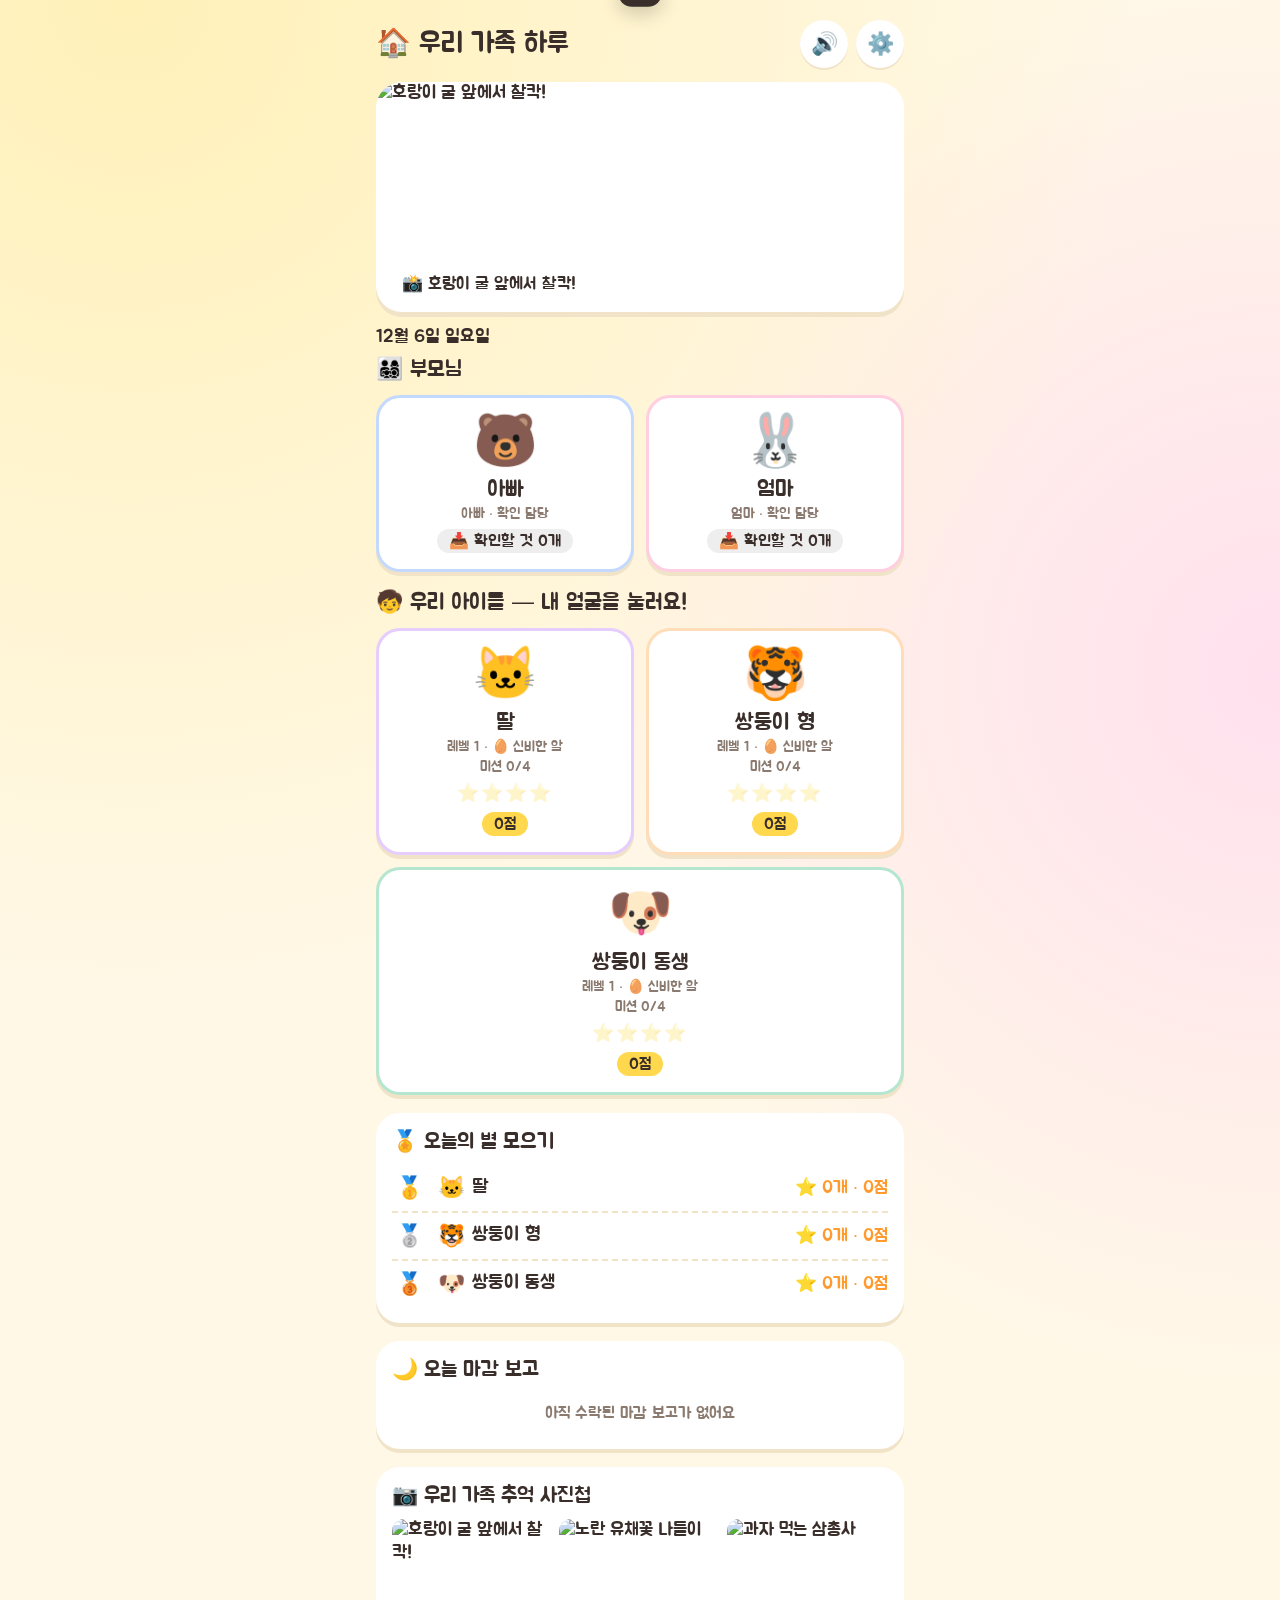
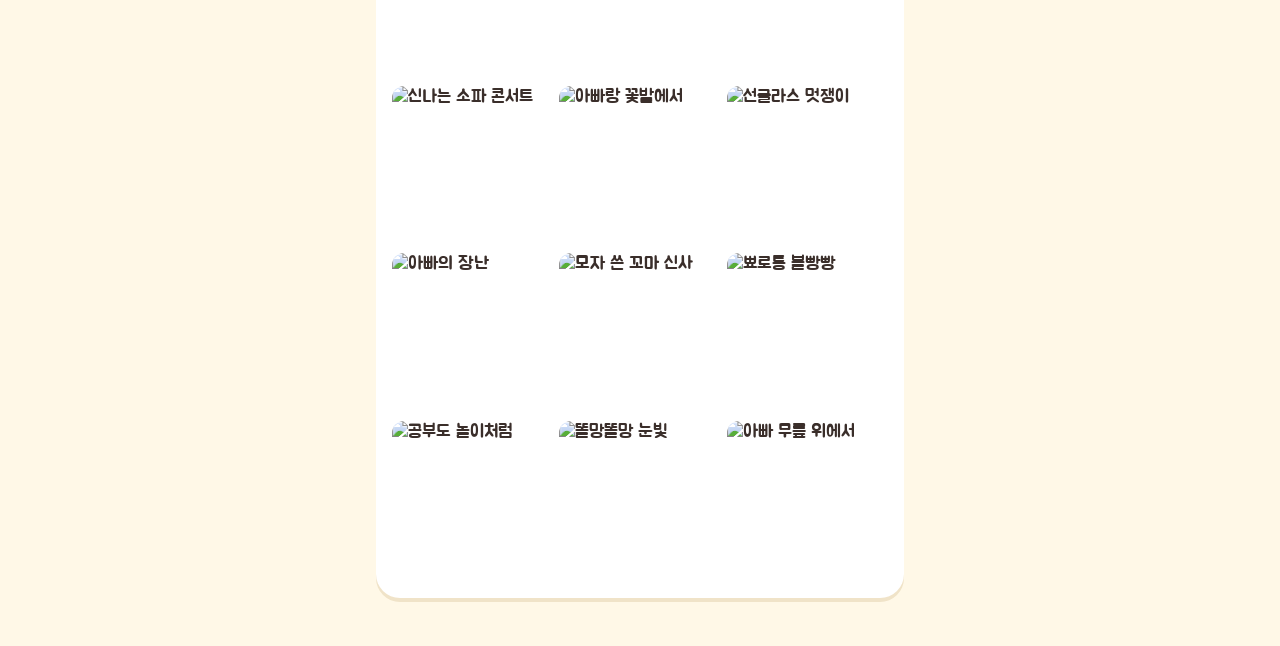
==== index.html @ 356aeb39 "우리 가족 하루 첫 배포 Co-Authored-By: Claude Opus 5.5 <noreply@anthropic.com>" ====
<!doctype html>
<html lang="ko">
<head>
<meta charset="utf-8">
<meta name="viewport" content="width=device-width, initial-scale=1, viewport-fit=cover">
<meta name="theme-color" content="#ffd84d">
<meta name="robots" content="noindex, nofollow">
<title>우리 가족 하루</title>
<link rel="manifest" href="manifest.json">
<link rel="icon" href="icon-192.png">
<link rel="apple-touch-icon" href="icon-192.png">
<meta name="apple-mobile-web-app-capable" content="yes">
<meta name="mobile-web-app-capable" content="yes">
<meta name="apple-mobile-web-app-title" content="우리가족">
<link rel="preconnect" href="https://fonts.googleapis.com">
<link href="https://fonts.googleapis.com/css2?family=Jua&display=swap" rel="stylesheet">
<link rel="stylesheet" href="app.css">
</head>
<body>
<div id="app"></div>
<div id="toast"></div>
<div id="fx"></div>
<script src="config.js"></script>
<script src="cloud.js"></script>
<script src="games.js"></script>
<script src="app.js"></script>
</body>
</html>
---- app.css ----
:root{
  --bg:#fff8e7; --card:#ffffff; --ink:#3a2e2a; --sub:#8a7a70; --line:#f0e3c8;
  --yellow:#ffd84d; --orange:#ff9a2e; --pink:#ff6fa5; --green:#22b573; --blue:#4f8cff; --purple:#b06bff;
  --me:#ff9a2e;
}
*{box-sizing:border-box;-webkit-tap-highlight-color:transparent}
html,body{margin:0;background:var(--bg);color:var(--ink);font-family:"Jua","Apple SD Gothic Neo","Malgun Gothic",sans-serif;font-size:18px}
body{background:radial-gradient(circle at 10% 0%,#fff1b8 0,transparent 40%),radial-gradient(circle at 100% 30%,#ffe0ee 0,transparent 35%),var(--bg);min-height:100vh}
#app{max-width:560px;margin:0 auto;padding:16px 16px 48px}
button{font-family:inherit;font-size:inherit;color:inherit;border:0;cursor:pointer}
input,textarea,select{font-family:inherit;font-size:18px;color:var(--ink)}
h1,h2,h3{margin:0;font-weight:400}

/* 머리말 */
.top{display:flex;align-items:center;gap:10px;margin:4px 0 14px}
.top h1{font-size:28px;flex:1}
.top .date{font-size:15px;color:var(--sub)}
.back{background:#fff;border-radius:16px;padding:10px 16px;box-shadow:0 2px 0 var(--line);font-size:18px}
.gear{background:#fff;border-radius:50%;width:48px;height:48px;font-size:22px;box-shadow:0 2px 0 var(--line)}

/* 가족 선택 */
.hello{font-size:22px;margin:6px 0 12px}
.members{display:grid;grid-template-columns:1fr 1fr;gap:12px}
.mcard{background:var(--card);border-radius:24px;padding:16px 12px;text-align:center;box-shadow:0 4px 0 var(--line);border:3px solid transparent;transition:transform .1s}
.mcard:active{transform:scale(.97)}
.mcard .ava{font-size:52px;line-height:1.1}
.mcard .nm{font-size:22px;margin-top:4px}
.mcard .lv{font-size:14px;color:var(--sub);margin-top:2px}
.mcard .stars{font-size:18px;margin-top:6px;letter-spacing:2px}
.mcard .pt{display:inline-block;margin-top:6px;background:var(--yellow);border-radius:999px;padding:2px 12px;font-size:16px}
.members .mcard:last-child:nth-child(odd){grid-column:1/-1}

.board{background:var(--card);border-radius:24px;padding:16px;margin-top:18px;box-shadow:0 4px 0 var(--line)}
.board h2{font-size:21px;margin-bottom:10px}
.rank{display:flex;align-items:center;gap:10px;padding:8px 0;border-top:2px dashed var(--line)}
.rank:first-of-type{border-top:0}
.rank .no{width:34px;font-size:22px;text-align:center}
.rank .who{flex:1;font-size:19px}
.rank .sc{font-size:18px;color:var(--orange)}

/* 내 화면 */
.hero{border-radius:28px;padding:18px;color:#fff;background:var(--me);box-shadow:0 5px 0 rgba(0,0,0,.08);position:relative;overflow:hidden}
.hero:after{content:"";position:absolute;right:-30px;top:-30px;width:140px;height:140px;border-radius:50%;background:rgba(255,255,255,.15)}
.hero .row{display:flex;align-items:center;gap:14px}
.hero .ava{font-size:60px;background:rgba(255,255,255,.3);border-radius:50%;width:84px;height:84px;display:flex;align-items:center;justify-content:center}
.hero .nm{font-size:28px}
.hero .ttl{font-size:16px;opacity:.95}
.bar{height:16px;background:rgba(255,255,255,.35);border-radius:999px;margin-top:14px;overflow:hidden}
.bar i{display:block;height:100%;background:#fff;border-radius:999px;transition:width .6s}
.hero .nums{display:flex;justify-content:space-between;font-size:15px;margin-top:6px}
.chips{display:flex;gap:8px;margin-top:12px;flex-wrap:wrap}
.chip{background:rgba(255,255,255,.25);border-radius:999px;padding:4px 12px;font-size:16px}

.today{background:var(--card);border-radius:22px;padding:14px 16px;margin-top:14px;box-shadow:0 4px 0 var(--line)}
.today h3{font-size:18px;color:var(--sub);margin-bottom:8px}
.starrow{display:flex;justify-content:space-between;text-align:center}
.starrow div{flex:1;font-size:14px;color:var(--sub)}
.starrow b{display:block;font-size:34px;font-weight:400;filter:grayscale(1);opacity:.35;transition:.3s}
.starrow .on b{filter:none;opacity:1;transform:scale(1.05)}
.starrow .on{color:var(--ink)}

.tiles{display:grid;grid-template-columns:1fr 1fr;gap:12px;margin-top:14px}
.tile{border-radius:24px;padding:18px 12px;min-height:130px;color:#fff;text-align:left;display:flex;flex-direction:column;justify-content:space-between;box-shadow:0 5px 0 rgba(0,0,0,.1);transition:transform .1s}
.tile:active{transform:translateY(3px);box-shadow:0 2px 0 rgba(0,0,0,.1)}
.tile .ic{font-size:40px}
.tile .tt{font-size:23px}
.tile .st{font-size:15px;opacity:.95}
.t-hw{background:linear-gradient(135deg,#4f8cff,#6fb2ff)}
.t-out{background:linear-gradient(135deg,#22b573,#5fd39a)}
.t-free{background:linear-gradient(135deg,#ff9a2e,#ffc04d)}
.t-rep{background:linear-gradient(135deg,#8a5cff,#b98bff)}

.wide{width:100%;margin-top:12px;background:#fff;border-radius:20px;padding:16px;font-size:20px;box-shadow:0 4px 0 var(--line);display:flex;align-items:center;justify-content:center;gap:8px}

.section{background:var(--card);border-radius:22px;padding:16px;margin-top:14px;box-shadow:0 4px 0 var(--line)}
.section h2{font-size:21px;margin-bottom:10px}
.badges{display:grid;grid-template-columns:repeat(5,1fr);gap:8px}
.bdg{text-align:center;font-size:12px;color:var(--sub)}
.bdg b{display:flex;align-items:center;justify-content:center;font-weight:400;font-size:30px;width:54px;height:54px;margin:0 auto 4px;border-radius:50%;background:#f3eee4;filter:grayscale(1);opacity:.4}
.bdg.on{color:var(--ink)}
.bdg.on b{filter:none;opacity:1;background:#fff3c4;box-shadow:0 0 0 3px var(--yellow)}
.log{list-style:none;margin:0;padding:0}
.log li{display:flex;justify-content:space-between;gap:8px;padding:8px 0;border-top:2px dashed var(--line);font-size:16px}
.log li:first-child{border-top:0}
.log .p{color:var(--green);white-space:nowrap}
.log .tm{color:var(--sub);font-size:13px}
.empty{color:var(--sub);font-size:16px;text-align:center;padding:10px 0}

/* 기능 화면 공통 */
.page-hd{border-radius:24px;padding:16px;color:#fff;margin-bottom:14px;display:flex;align-items:center;gap:12px}
.page-hd .ic{font-size:44px}
.page-hd h2{font-size:26px}
.page-hd p{margin:2px 0 0;font-size:15px;opacity:.95}
.big{width:100%;border-radius:20px;padding:18px;font-size:22px;color:#fff;background:var(--me);box-shadow:0 5px 0 rgba(0,0,0,.12);margin-top:12px}
.big:active{transform:translateY(3px);box-shadow:0 2px 0 rgba(0,0,0,.12)}
.big.ghost{background:#fff;color:var(--ink);box-shadow:0 4px 0 var(--line)}
.big:disabled{opacity:.45}
label.lb{display:block;font-size:18px;margin:14px 0 6px}
.inp{width:100%;border:3px solid var(--line);border-radius:16px;padding:14px;background:#fff;outline:none}
.inp:focus{border-color:var(--me)}
textarea.inp{min-height:80px;resize:vertical}
.pick{display:flex;flex-wrap:wrap;gap:8px}
.pick button{background:#fff;border-radius:999px;padding:10px 16px;font-size:17px;box-shadow:0 3px 0 var(--line);border:3px solid transparent}
.pick button.sel{border-color:var(--me);background:#fff7e8}

/* 숙제 */
.hwlist{list-style:none;margin:0;padding:0}
.hw{display:flex;align-items:center;gap:12px;background:#fff;border-radius:20px;padding:12px 14px;margin-bottom:10px;box-shadow:0 4px 0 var(--line)}
.hw .ck{width:52px;height:52px;border-radius:16px;border:4px solid var(--blue);background:#fff;font-size:30px;line-height:1;flex:none;color:#fff}
.hw.done .ck{background:var(--blue)}
.hw .tx{flex:1;font-size:21px;word-break:keep-all}
.hw.done .tx{color:var(--sub);text-decoration:line-through}
.hw .del{background:none;font-size:20px;color:#c9b9a8;padding:6px}
.addrow{display:flex;gap:8px;margin-top:6px}
.addrow .inp{flex:1}
.addrow button{background:var(--blue);color:#fff;border-radius:16px;padding:0 20px;font-size:20px}
.prog{background:#fff;border-radius:20px;padding:14px 16px;margin-bottom:12px;box-shadow:0 4px 0 var(--line)}
.prog .bar{background:#e8eefc;margin-top:8px}
.prog .bar i{background:var(--blue)}

/* 외출 */
.now{background:#fff;border-radius:22px;padding:18px;border:4px dashed var(--green);text-align:center}
.now .where{font-size:28px;margin:6px 0}
.now .when{font-size:18px;color:var(--sub)}
.hist li{font-size:16px}

/* 자유시간 */
.timer{background:#fff;border-radius:28px;padding:22px;text-align:center;box-shadow:0 5px 0 var(--line)}
.timer .clock{font-size:72px;letter-spacing:2px;color:var(--orange);margin:6px 0}
.timer.over .clock{color:var(--pink);animation:blink 1s infinite}
@keyframes blink{50%{opacity:.4}}
.ring{width:200px;height:200px;margin:0 auto;position:relative}
.ring svg{transform:rotate(-90deg)}
.ring .clock{position:absolute;inset:0;display:flex;align-items:center;justify-content:center;font-size:46px;margin:0}
.dur{display:grid;grid-template-columns:repeat(4,1fr);gap:8px}
.dur button{background:#fff;border-radius:18px;padding:16px 4px;font-size:20px;box-shadow:0 4px 0 var(--line);border:3px solid transparent}
.dur button.sel{border-color:var(--orange);background:#fff3e0}
.tip{background:#fff3c4;border-radius:16px;padding:12px 14px;font-size:16px;margin-top:12px}

/* 마감 보고 */
.moods{display:flex;justify-content:space-between;gap:6px}
.moods button{flex:1;background:#fff;border-radius:18px;padding:10px 0;font-size:34px;box-shadow:0 4px 0 var(--line);border:3px solid transparent}
.moods button small{display:block;font-size:13px;color:var(--sub)}
.moods button.sel{border-color:var(--purple);background:#f5efff}
.sum{display:grid;grid-template-columns:repeat(3,1fr);gap:8px;text-align:center}
.sum div{background:#f7f2ff;border-radius:16px;padding:10px 4px;font-size:14px;color:var(--sub)}
.sum b{display:block;font-weight:400;font-size:24px;color:var(--ink)}
.card-rep{background:#fff;border-radius:22px;padding:16px;box-shadow:0 4px 0 var(--line);font-size:18px;line-height:1.6}
.card-rep .mood{font-size:48px;text-align:center}

/* 가족 마감 현황 */
.fam-rep{display:flex;gap:10px;align-items:flex-start;padding:10px 0;border-top:2px dashed var(--line)}
.fam-rep:first-of-type{border-top:0}
.fam-rep .a{font-size:30px}
.fam-rep .t{flex:1;font-size:16px;line-height:1.5}
.fam-rep .t .n{font-size:18px}

/* 설정 */
.setrow{display:flex;gap:8px;align-items:center;margin-bottom:10px}
.setrow select{font-size:26px;border:3px solid var(--line);border-radius:14px;background:#fff;padding:6px}
.setrow .inp{flex:1}
.danger{background:#fff;color:#d84b4b;border-radius:16px;padding:14px;width:100%;margin-top:16px;box-shadow:0 4px 0 var(--line)}

/* 알림·축하 */
#toast{position:fixed;left:50%;top:18px;transform:translate(-50%,-140%);background:#3a2e2a;color:#fff;padding:14px 22px;border-radius:999px;font-size:20px;z-index:50;transition:transform .35s cubic-bezier(.3,1.5,.6,1);max-width:92vw;text-align:center;box-shadow:0 6px 20px rgba(0,0,0,.2)}
#toast.show{transform:translate(-50%,0)}
#fx{position:fixed;inset:0;pointer-events:none;z-index:40;overflow:hidden}
#fx span{position:absolute;top:-40px;font-size:28px;animation:fall linear forwards}
@keyframes fall{to{transform:translateY(110vh) rotate(540deg)}}
.pop{position:fixed;inset:0;background:rgba(58,46,42,.45);display:flex;align-items:center;justify-content:center;z-index:45;padding:16px}
.pop .box{background:#fff;border-radius:28px;padding:26px 20px;text-align:center;max-width:380px;width:100%;animation:popin .4s cubic-bezier(.3,1.6,.6,1)}
.pop .box .ic{font-size:80px}
.pop .box h2{font-size:28px;margin:6px 0}
.pop .box p{color:var(--sub);margin:4px 0 0}
@keyframes popin{from{transform:scale(.6);opacity:0}}

/* 가족 사진 */
.album{position:relative;border-radius:26px;overflow:hidden;height:230px;margin:6px 0 14px;box-shadow:0 5px 0 var(--line);background:#fff}
.album img{position:absolute;inset:0;width:100%;height:100%;object-fit:cover;opacity:0;transition:opacity 1.2s;object-position:center 35%}
.album img.on{opacity:1}
.album .cap{position:absolute;left:12px;bottom:12px;background:rgba(255,255,255,.88);border-radius:999px;padding:6px 14px;font-size:17px}
.album .dots{position:absolute;right:12px;bottom:16px;display:flex;gap:5px}
.album .dots i{width:8px;height:8px;border-radius:50%;background:rgba(255,255,255,.6)}
.album .dots i.on{background:#fff;transform:scale(1.3)}
.face{border-radius:50%;object-fit:cover;display:block;margin:0 auto;border:4px solid #fff;box-shadow:0 2px 6px rgba(0,0,0,.15)}
.mcard .face{width:76px;height:76px}
.hero .ava img{width:84px;height:84px;border-radius:50%;object-fit:cover}
.polaroid{background:#fff;padding:6px 6px 18px;border-radius:6px;box-shadow:0 4px 10px rgba(0,0,0,.18);transform:rotate(4deg);flex:none;margin-left:auto}
.polaroid img{width:78px;height:78px;object-fit:cover;display:block;border-radius:3px}
.memory{background:#fff;border-radius:22px;padding:14px;margin-top:14px;box-shadow:0 4px 0 var(--line);text-align:center}
.memory h2{font-size:20px;margin-bottom:10px;text-align:left}
.memory img{width:100%;max-height:340px;object-fit:cover;border-radius:16px;display:block}
.memory button{margin-top:10px;background:#fff7e0;border-radius:999px;padding:8px 18px;font-size:16px}
.gallery{display:grid;grid-template-columns:repeat(3,1fr);gap:6px}
.gallery img{width:100%;aspect-ratio:1;object-fit:cover;border-radius:12px;display:block;cursor:pointer}
.lightbox{position:fixed;inset:0;background:rgba(0,0,0,.85);display:flex;align-items:center;justify-content:center;z-index:60;padding:16px}
.lightbox img{max-width:100%;max-height:90vh;border-radius:12px}
.pop .box .photo{width:180px;height:180px;object-fit:cover;border-radius:50%;border:6px solid #ffd84d;display:block;margin:0 auto 6px}
.pop .box .badge-ic{font-size:44px;margin-top:-34px;position:relative}
.photopick{display:flex;gap:6px;overflow-x:auto;padding:4px 0 10px;margin-bottom:6px}
.photopick button{flex:none;padding:0;border-radius:50%;border:3px solid transparent;background:none}
.photopick button.sel{border-color:var(--orange)}
.photopick img,.photopick span{width:52px;height:52px;border-radius:50%;object-fit:cover;display:flex;align-items:center;justify-content:center;font-size:24px;background:#f3eee4}

/* 보고·확인 */
.members.kids3{grid-template-columns:1fr 1fr}
.alarm{background:#fff3c4;border:3px solid var(--yellow);border-radius:18px;padding:12px 14px;margin:10px 0;font-size:18px;text-align:center}
.mini{width:30px;height:30px;border-radius:50%;object-fit:cover;vertical-align:middle;display:inline-flex;align-items:center;justify-content:center;font-size:22px}
.pnote{color:#7a5cff;font-size:15px}
.notice{background:#fff;border-radius:22px;padding:14px 16px;margin-top:14px;box-shadow:0 4px 0 var(--line);border:3px solid #ffd84d}
.notice h3{font-size:19px;margin-bottom:8px}
.nrow{font-size:16px;padding:8px 10px;border-radius:12px;margin-bottom:6px;line-height:1.45}
.nrow.ok{background:#eafaf1}.nrow.no{background:#fff0f3}
.seen{width:100%;background:var(--yellow);border-radius:14px;padding:12px;font-size:18px;margin-top:4px}
.mission{background:#fff;border-radius:24px;padding:16px;margin-top:14px;box-shadow:0 4px 0 var(--line)}
.mhd{display:flex;justify-content:space-between;align-items:center}
.mhd h2{font-size:22px}.mhd span{font-size:22px;color:var(--orange)}
.mbar{background:#f3eee4;margin-top:8px}.mbar i{background:linear-gradient(90deg,#ffb02e,#ff6fa5)}
.msub{font-size:15px;color:var(--sub);margin:8px 0 10px}
.mrow{display:flex;align-items:center;gap:10px;padding:12px;border-radius:18px;margin-top:8px;background:#faf6ee;border:3px solid transparent}
.mrow.s-ok{background:#eafaf1}.mrow.s-wait{background:#fff8dc;border-color:#ffd84d}.mrow.s-no{background:#fff0f3;border-color:#ffb3c6}
.mic{font-size:34px}
.mtx{flex:1;line-height:1.3}.mtx b{font-weight:400;font-size:20px;display:block}.mtx small{font-size:14px;color:var(--sub)}
.mbtn{background:var(--me);color:#fff;border-radius:14px;padding:12px 14px;font-size:17px;white-space:nowrap;box-shadow:0 3px 0 rgba(0,0,0,.12)}
.mbtn.ghost{background:#fff;color:var(--sub);box-shadow:0 2px 0 var(--line)}
.mdone{font-size:30px}
.mna{background:none;color:var(--sub);font-size:14px;text-decoration:underline;padding:4px 12px}
.tile.wide2{grid-column:1/-1;min-height:110px;flex-direction:row;align-items:center;gap:14px;justify-content:flex-start}
.tile.locked{background:linear-gradient(135deg,#b9ada3,#d6ccc2)}
.okbox,.waitbox,.nobox{border-radius:16px;padding:12px 14px;font-size:17px;margin-bottom:12px}
.okbox{background:#eafaf1;color:#178a55}.waitbox{background:#fff8dc;color:#9a7400}.nobox{background:#fff0f3;color:#c8325a}
.lockbox{background:#fff;border-radius:24px;padding:20px;text-align:center;box-shadow:0 4px 0 var(--line)}
.lockbox h3{font-size:24px}.lockbox p{color:var(--sub)}
.lockmiss{display:grid;grid-template-columns:1fr 1fr;gap:6px;text-align:left;margin:10px 0;font-size:17px}
.req{background:#faf6ee;border-radius:18px;padding:12px;margin-bottom:10px;border:3px solid #ffe7a8}
.rwho{font-size:18px}.rwhat{font-size:19px;margin:8px 0;line-height:1.4;word-break:keep-all}
.rnote{padding:10px;font-size:16px}
.rbtns{display:flex;gap:8px;margin-top:8px}
.rbtns button{flex:1;border-radius:14px;padding:14px 6px;font-size:18px;box-shadow:0 3px 0 rgba(0,0,0,.1)}
.rok{background:#22b573;color:#fff}.rno{background:#fff;color:#c8325a}
.kidrow{width:100%;display:flex;align-items:center;gap:10px;background:#faf6ee;border-radius:18px;padding:10px;margin-bottom:8px;text-align:left}
.kface{font-size:40px;width:56px;text-align:center}.kface .face{width:52px;height:52px;border-width:2px}
.kinfo{flex:1;font-size:18px}.kmiss{font-size:16px;letter-spacing:1px;margin:2px 0}
.arrow{font-size:28px;color:var(--sub)}
.vrow{padding:8px 0;border-top:2px dashed var(--line);font-size:17px}.vrow:first-of-type{border-top:0}
button:disabled{opacity:.4}

/* 게임방 */
.t-game{background:linear-gradient(135deg,#00b4d8,#7bdff2)}
.gcard{width:100%;display:flex;align-items:center;gap:12px;background:#fff;border-radius:22px;padding:16px;margin-bottom:12px;box-shadow:0 4px 0 var(--line);text-align:left}
.gic{font-size:46px}.ginfo{flex:1;display:flex;flex-direction:column;gap:2px}.ginfo b{font-weight:400;font-size:21px}.ginfo small{font-size:14px;color:var(--sub)}
.gamearea{background:#fff;border-radius:24px;padding:14px;box-shadow:0 4px 0 var(--line);min-height:420px}
.gbar{display:flex;justify-content:space-between;font-size:18px;margin-bottom:12px;gap:6px}
.mgrid{display:grid;grid-template-columns:repeat(3,1fr);gap:8px}
.mcard2{aspect-ratio:1;border-radius:16px;background:linear-gradient(135deg,#ffd84d,#ff9a2e);position:relative;overflow:hidden;padding:0;box-shadow:0 4px 0 rgba(0,0,0,.1)}
.mcard2 .back{font-size:34px}
.mcard2 img{position:absolute;inset:0;width:100%;height:100%;object-fit:cover;opacity:0;transition:opacity .25s}
.mcard2.flip img{opacity:1}
.mcard2.got{outline:4px solid #22b573}
.sky{position:relative;height:380px;border-radius:18px;background:linear-gradient(#1d2b64,#5b4b9a);overflow:hidden;touch-action:manipulation}
.sitem{position:absolute;font-size:40px;background:none;padding:6px;animation:pop .25s}
.sitem.hit{transform:scale(1.4)}
@keyframes pop{from{transform:scale(0)}}
.ready{color:#fff;font-size:40px;text-align:center;padding-top:130px}
.ghint{text-align:center;color:var(--sub);font-size:15px;margin-top:8px}
.qbox{text-align:center}
.qq{font-size:54px;margin:20px 0}
.qc{display:grid;grid-template-columns:1fr 1fr;gap:10px}
.qc button{background:#fff3c4;border-radius:18px;padding:20px 0;font-size:32px;box-shadow:0 4px 0 #f0d98a}
.qc button:active{transform:translateY(3px)}
.qmsg{font-size:22px;margin-top:14px;min-height:30px}
.gresult{text-align:center;padding:20px 6px}.gresult h2{font-size:26px}.gresult p{color:var(--sub)}

/* 상점·동물 친구·도장판·서버 */
.top .gear+.gear{margin-left:-2px}
.t-shop{background:linear-gradient(135deg,#f7b733,#fc4a1a)}
.t-pet{background:linear-gradient(135deg,#ff8fb1,#ffb86b)}
.coinbig{background:#fff;border-radius:22px;padding:16px;text-align:center;font-size:24px;box-shadow:0 4px 0 var(--line);margin-bottom:12px}
.coinbig b{font-weight:400;font-size:40px;color:#e07a00}.coinbig small{display:block;font-size:14px;color:var(--sub)}
.rw{display:flex;align-items:center;gap:10px;background:#fff;border-radius:20px;padding:12px;margin-bottom:10px;box-shadow:0 4px 0 var(--line)}
.rw.dim{opacity:.85}
.rwic{font-size:40px;width:52px;text-align:center}
.rwtx{flex:1}.rwtx b{font-weight:400;font-size:20px;display:block}.rwtx small{font-size:14px;color:var(--sub);display:block}
.rwbar{height:8px;background:#f3eee4;border-radius:99px;margin:4px 0;overflow:hidden}.rwbar i{display:block;height:100%;background:#f7b733}
.petcard{display:flex;align-items:center;gap:14px;background:linear-gradient(135deg,#fff,#fff4e6);border-radius:24px;padding:14px 16px;margin-top:14px;box-shadow:0 4px 0 var(--line)}
.pet{position:relative;font-size:70px;line-height:1;background:none;padding:4px;animation:bob 2.4s ease-in-out infinite}
.pet.jump{animation:jump .6s}
@keyframes bob{50%{transform:translateY(-6px)}}
@keyframes jump{30%{transform:translateY(-26px) scale(1.1)}60%{transform:translateY(0) scale(.95)}}
.heart{position:absolute;bottom:60%;font-size:22px;animation:float 1.1s ease-out forwards;pointer-events:none}
@keyframes float{to{transform:translateY(-70px);opacity:0}}
.pettx{flex:1}.pettx b{font-weight:400;font-size:21px;display:block}.pettx small{color:var(--sub);font-size:14px}
.bubble{position:relative;background:#fff;border:3px solid #ffd84d;border-radius:16px;padding:8px 12px;font-size:16px;margin-top:8px}
.bubble:before{content:"";position:absolute;left:-10px;top:12px;border:7px solid transparent;border-right-color:#ffd84d}
.petic{display:inline-block;animation:bob 2.4s ease-in-out infinite}
.grid7{display:grid;grid-template-columns:repeat(7,1fr);gap:4px;text-align:center}
.wd{font-size:14px;color:var(--sub)}
.cday{position:relative;aspect-ratio:1;border-radius:10px;background:#faf6ee;display:flex;align-items:center;justify-content:center;font-size:20px}
.cday i{position:absolute;left:4px;top:2px;font-style:normal;font-size:11px;color:var(--sub)}
.cday.today{outline:3px solid var(--me);background:#fff}
.cday.future{opacity:.45}
.callegend{font-size:13px;color:var(--sub);text-align:center;margin-top:8px}
.cloudbox{background:#eef5ff;border-radius:16px;padding:12px 14px;font-size:16px;line-height:1.5}
.cloudbox small{color:var(--sub)}
.cbtns{display:flex;flex-wrap:wrap;gap:8px;margin-top:8px}
.cbtns .mbtn{background:#4f8cff;display:inline-block;cursor:pointer}
.cbtns .mbtn.ghost{background:#fff;color:var(--sub)}
.loading{text-align:center;font-size:22px;padding:120px 0;color:var(--sub)}
.pop .box .nophoto{display:flex;align-items:center;justify-content:center;font-size:90px;background:#fff8e7}
/* 따라 누르기 */
.smsg{text-align:center;font-size:20px;margin-bottom:12px;min-height:28px}
.sgrid{display:grid;grid-template-columns:1fr 1fr;gap:12px}
.spad{aspect-ratio:1;border-radius:26px;font-size:60px;opacity:.55;box-shadow:0 5px 0 rgba(0,0,0,.15);transition:opacity .1s,transform .1s}
.spad.lit{opacity:1;transform:scale(1.05);box-shadow:0 0 24px rgba(255,255,255,.9),0 5px 0 rgba(0,0,0,.15)}
.mcard2 img.emo{opacity:0}.mcard2.flip img.emo{opacity:1}

/* ---------- 가족 대화방 ---------- */
.mcard{position:relative}
.nbadge{position:absolute;top:8px;right:8px;background:#ff4d6d;color:#fff;border-radius:999px;padding:2px 9px;font-size:14px;box-shadow:0 2px 0 rgba(0,0,0,.12);animation:nbpop 1.2s ease-in-out infinite}
@keyframes nbpop{0%,100%{transform:scale(1)}50%{transform:scale(1.12)}}
.nb{display:inline-block;background:#ff4d6d;color:#fff;border-radius:999px;padding:1px 9px;font-size:15px;vertical-align:middle}
.quickme{width:100%;background:#fff;border-radius:18px;padding:12px 14px;margin:8px 0 4px;box-shadow:0 3px 0 var(--line);display:flex;align-items:center;gap:8px;font-size:18px;text-align:left}
.quickme .mini{flex:none}
.t-chat{background:linear-gradient(135deg,#4f8cff,#7bdff2)}
.chatbtn{background:linear-gradient(135deg,#4f8cff,#7bdff2);color:#fff;box-shadow:0 4px 0 rgba(0,0,0,.1)}
.msgnote{border-color:#4f8cff}
.chatlist{background:#fff;border-radius:22px;padding:12px 10px;margin-top:12px;box-shadow:0 4px 0 var(--line);min-height:200px}
.dsep{text-align:center;margin:10px 0}
.dsep span{background:#f4ecdc;color:var(--sub);border-radius:999px;padding:2px 12px;font-size:14px}
.bub{display:flex;gap:8px;align-items:flex-start;margin:8px 0}
.bub.mine{justify-content:flex-end}
.bub .bface{flex:none}
.bub .bbox{max-width:78%}
.bub.mine .bbox{text-align:right}
.bwho{font-size:14px;color:var(--sub);margin:0 4px 2px}
.btx{display:inline-block;background:#f4ecdc;border-radius:18px 18px 18px 4px;padding:10px 14px;font-size:19px;text-align:left;word-break:break-word;white-space:pre-wrap}
.bub.mine .btx{color:#fff;border-radius:18px 18px 4px 18px}
.bub.stk .btx{background:none!important;font-size:54px;padding:0;line-height:1.1}
.bmeta{font-size:13px;color:var(--sub);margin:3px 4px 0}
.bdel{background:none;color:#c9b9ad;font-size:13px;padding:0 0 0 6px;text-decoration:underline}
.composer{position:sticky;bottom:0;background:var(--bg);padding:10px 0 6px;margin-top:10px;border-top:2px solid var(--line)}
.cto{display:flex;gap:6px;overflow-x:auto;padding-bottom:6px;align-items:center}
.cto span{flex:none;font-size:15px;color:var(--sub)}
.cto button{flex:none;background:#fff;border-radius:999px;padding:7px 12px;font-size:16px;box-shadow:0 2px 0 var(--line);border:3px solid transparent}
.cto button.sel{border-color:var(--me);background:#fff7e8}
.qrow{display:flex;gap:6px;overflow-x:auto;padding:2px 0 6px}
.qrow button{flex:none;background:#fff;border-radius:16px;padding:8px 12px;font-size:16px;box-shadow:0 2px 0 var(--line)}
.qrow.stks button{font-size:26px;padding:4px 10px}
.crow{display:flex;gap:8px}
.crow .inp{flex:1;padding:12px}
.csend{flex:none;background:var(--me);color:#fff;border-radius:16px;padding:0 18px;font-size:19px;box-shadow:0 3px 0 rgba(0,0,0,.12)}
.cto,.qrow{scrollbar-width:none}
.cto::-webkit-scrollbar,.qrow::-webkit-scrollbar{display:none}
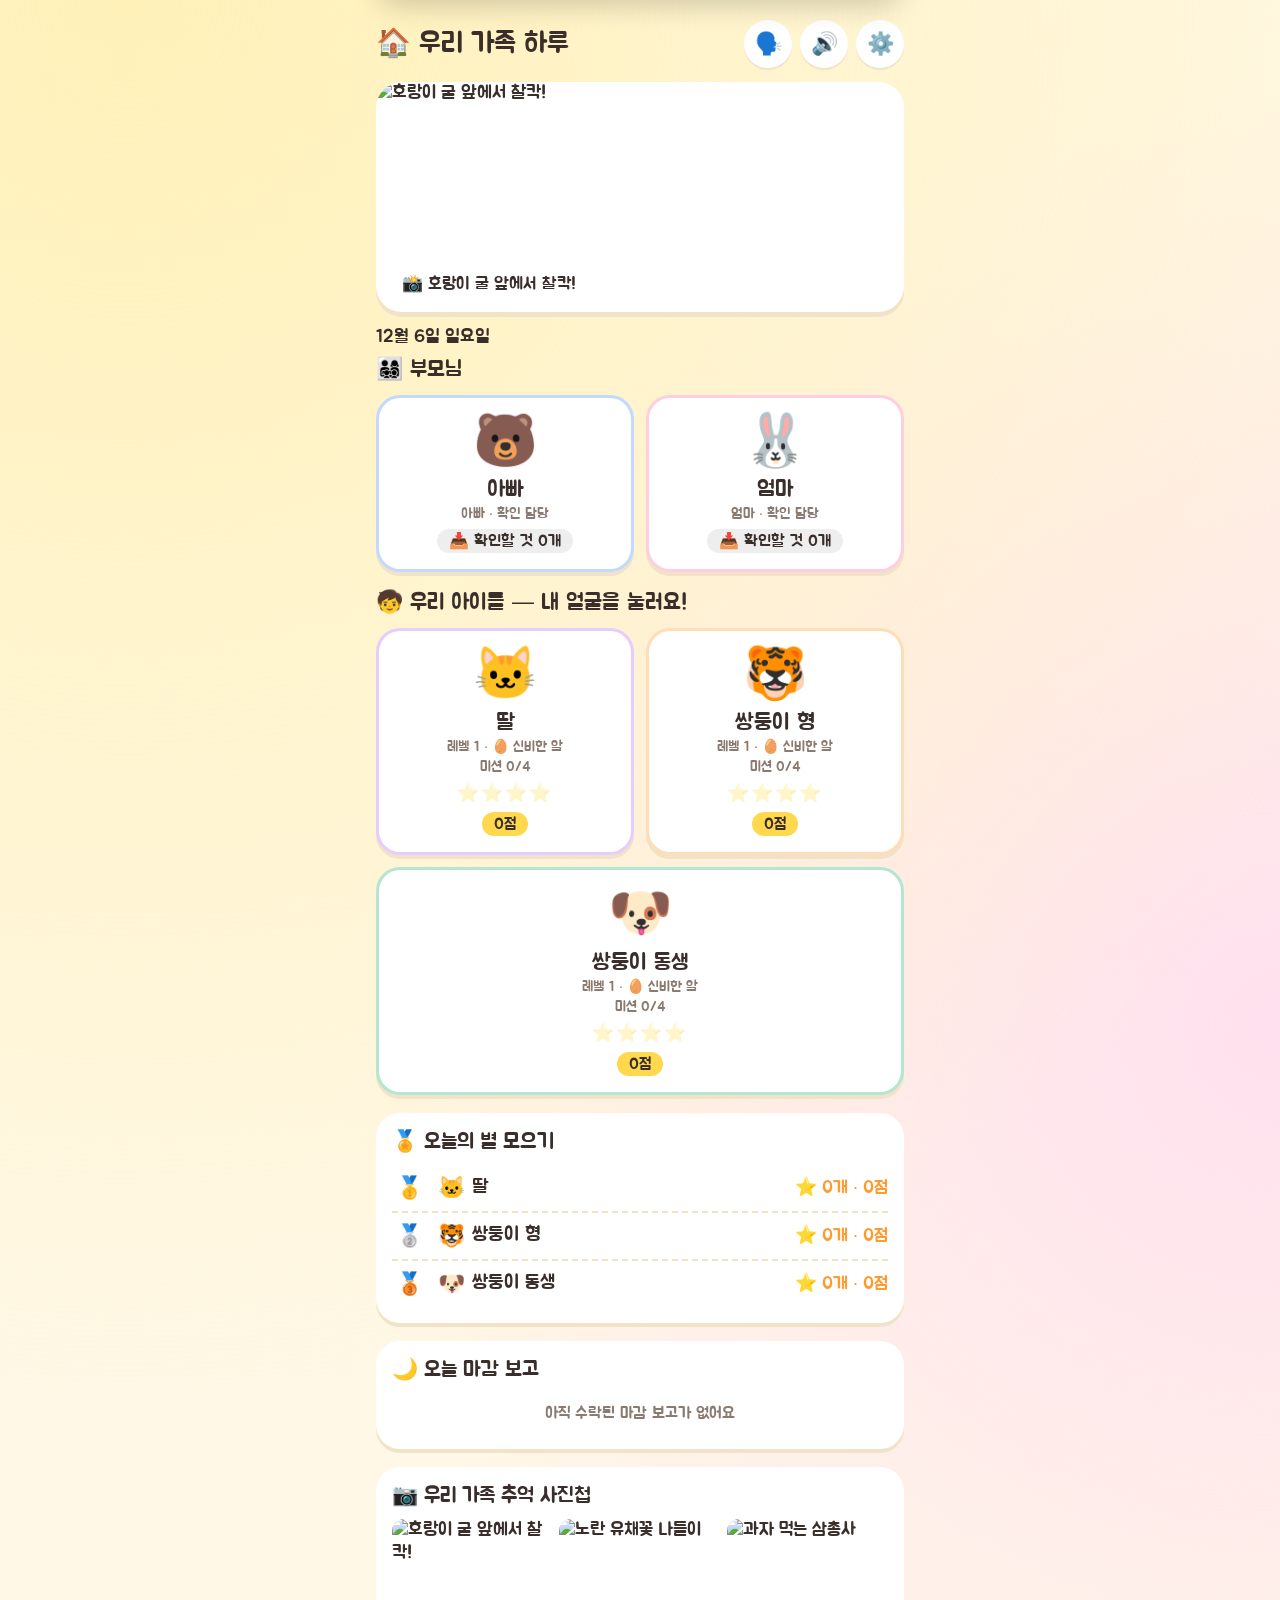
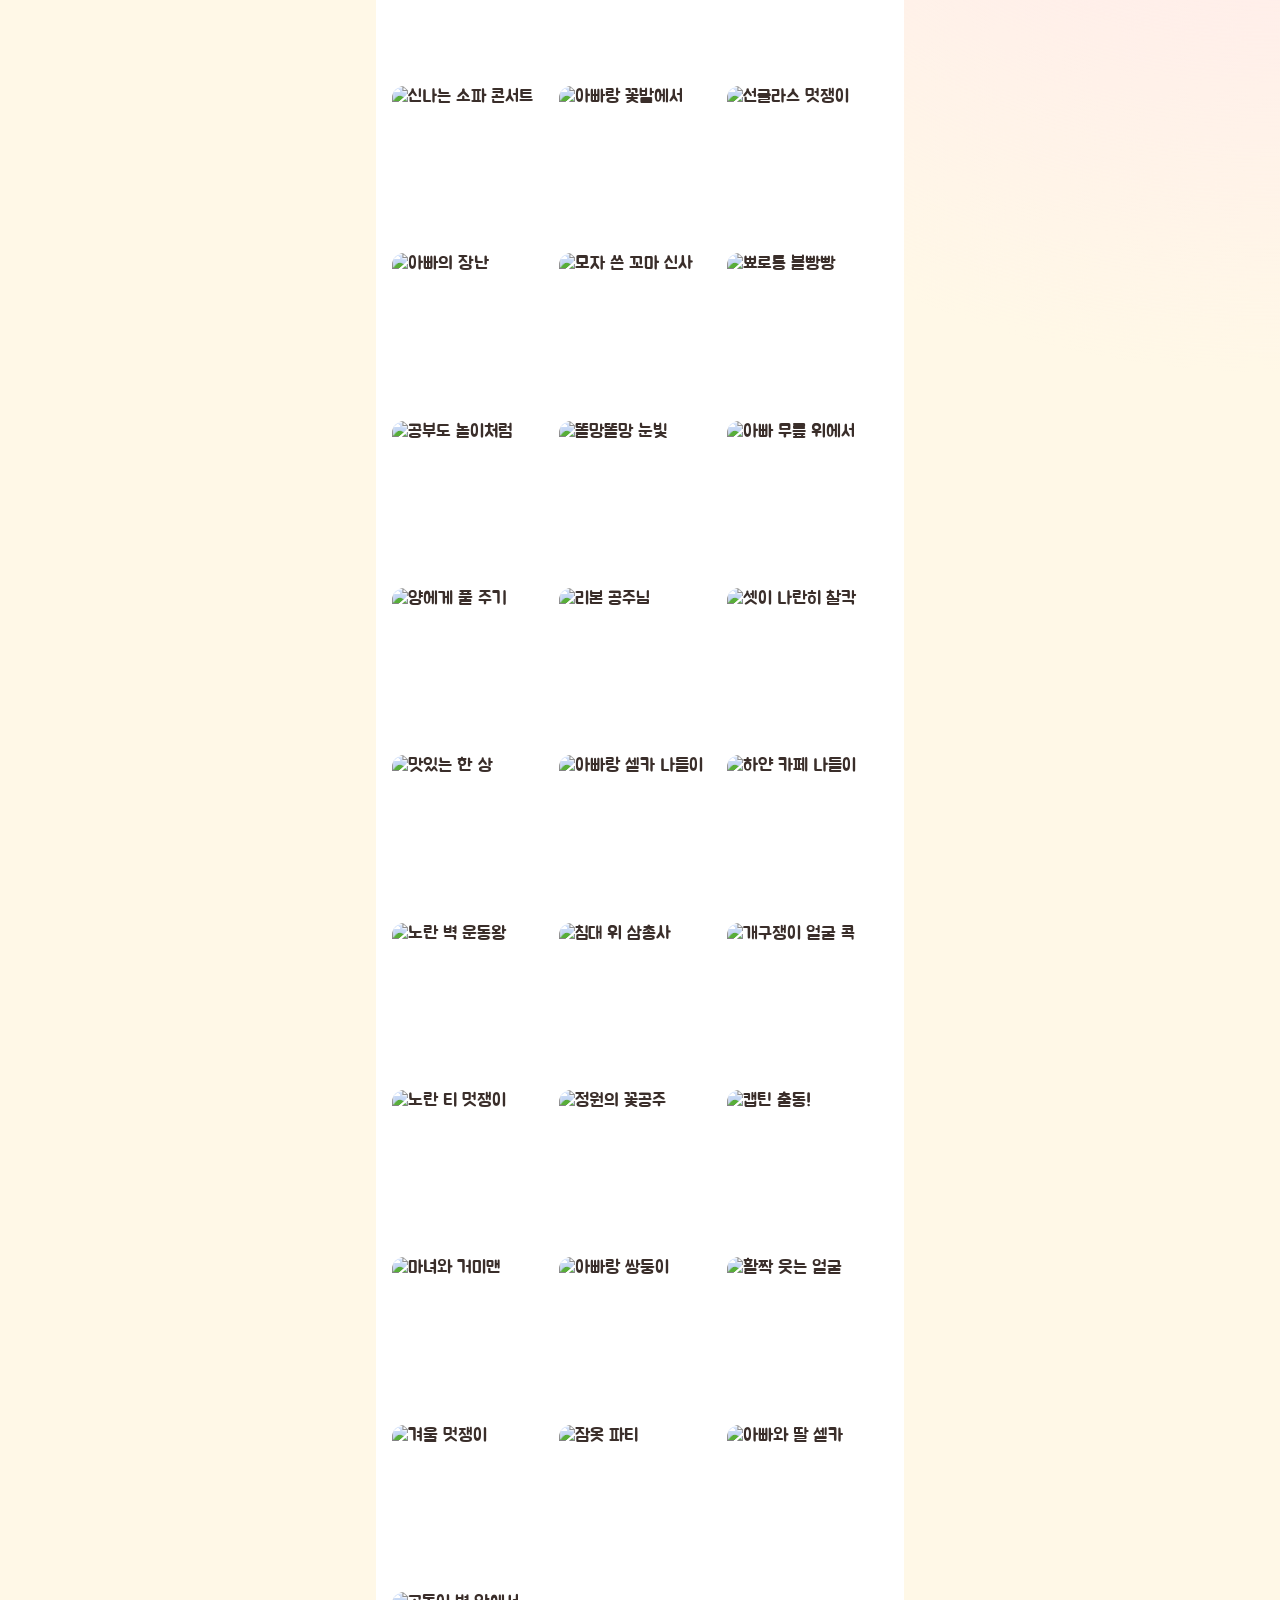
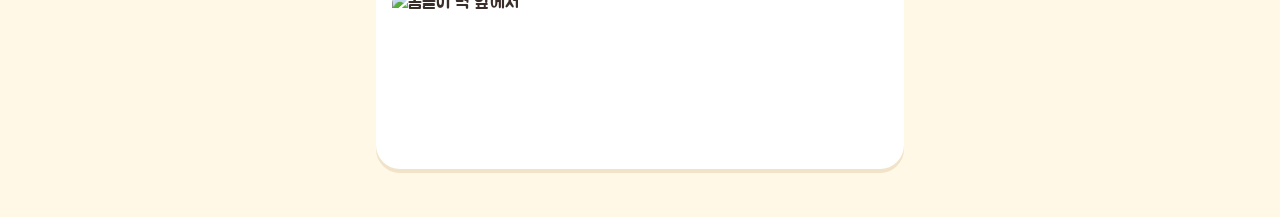
==== commit d5186b98: "음성 안내·알림창, 긴급 공지, 미션 사진 인증, 얼굴 사진, 새 게임, 챗GPT 물어보기 Co-Authored-By: Claude Opus 5.5 <noreply@anthropi" ====
--- a/index.html
+++ b/index.html
@@ -20,6 +20,7 @@
 <div id="app"></div>
 <div id="toast"></div>
 <div id="fx"></div>
+<input type="file" id="proofin" accept="image/*" capture="environment" hidden>
 <script src="config.js"></script>
 <script src="cloud.js"></script>
 <script src="games.js"></script>
--- a/app.css
+++ b/app.css
@@ -162,7 +162,17 @@
 .danger{background:#fff;color:#d84b4b;border-radius:16px;padding:14px;width:100%;margin-top:16px;box-shadow:0 4px 0 var(--line)}
 
 /* 알림·축하 */
-#toast{position:fixed;left:50%;top:18px;transform:translate(-50%,-140%);background:#3a2e2a;color:#fff;padding:14px 22px;border-radius:999px;font-size:20px;z-index:50;transition:transform .35s cubic-bezier(.3,1.5,.6,1);max-width:92vw;text-align:center;box-shadow:0 6px 20px rgba(0,0,0,.2)}
+#toast{position:fixed;left:50%;top:12px;transform:translate(-50%,-160%);width:min(520px,94vw);background:#fff;color:var(--ink);padding:12px 14px;border-radius:22px;font-size:19px;z-index:60;transition:transform .4s cubic-bezier(.3,1.5,.6,1);display:flex;align-items:center;gap:12px;box-shadow:0 10px 30px rgba(0,0,0,.22);border:4px solid var(--yellow);cursor:pointer}
+#toast .tic{flex:none;width:52px;height:52px;border-radius:16px;background:#fff3c4;display:flex;align-items:center;justify-content:center;font-size:30px}
+#toast .tface{flex:none;width:52px;height:52px;border-radius:50%;overflow:hidden;display:flex;align-items:center;justify-content:center;font-size:34px;background:#fff3c4}
+#toast .tface img{width:100%;height:100%;object-fit:cover}
+#toast .tbody{display:flex;flex-direction:column;line-height:1.3;text-align:left;min-width:0}
+#toast .tbody b{font-weight:400;font-size:15px;color:var(--sub)}
+#toast .tbody span{word-break:keep-all;overflow-wrap:anywhere}
+#toast.k-ok{border-color:#22b573}#toast.k-ok .tic{background:#d9f7e8}
+#toast.k-no{border-color:#ff6b6b}#toast.k-no .tic{background:#ffe3e3}
+#toast.k-send{border-color:#ff9a2e}
+#toast.k-msg{border-color:#4f8cff}#toast.k-msg .tic{background:#e3edff}
 #toast.show{transform:translate(-50%,0)}
 #fx{position:fixed;inset:0;pointer-events:none;z-index:40;overflow:hidden}
 #fx span{position:absolute;top:-40px;font-size:28px;animation:fall linear forwards}
@@ -351,3 +361,59 @@
 .csend{flex:none;background:var(--me);color:#fff;border-radius:16px;padding:0 18px;font-size:19px;box-shadow:0 3px 0 rgba(0,0,0,.12)}
 .cto,.qrow{scrollbar-width:none}
 .cto::-webkit-scrollbar,.qrow::-webkit-scrollbar{display:none}
+
+/* ---------- 긴급 공지 ---------- */
+.urgent{background:#fff0f0;border:4px solid #e03131;border-radius:22px;padding:12px 14px;margin:10px 0;animation:ushake .6s 2}
+@keyframes ushake{0%,100%{transform:translateX(0)}25%{transform:translateX(-5px)}75%{transform:translateX(5px)}}
+.urgent .uhd{color:#e03131;font-size:20px;display:flex;flex-wrap:wrap;align-items:center;gap:6px}
+.urgent .uhd span{color:var(--sub);font-size:14px;display:flex;align-items:center;gap:4px}
+.urgent .utx{font-size:24px;margin:6px 0;word-break:keep-all;overflow-wrap:anywhere}
+.urgent .ust{font-size:15px;color:var(--sub);line-height:1.5}
+.urgent .uok{width:100%;margin-top:8px;background:#e03131;color:#fff;border-radius:16px;padding:12px;font-size:20px}
+.t-urgent{background:linear-gradient(135deg,#e03131,#ff6b6b)}
+.urgentbtn{background:linear-gradient(135deg,#e03131,#ff6b6b);color:#fff;box-shadow:0 4px 0 rgba(0,0,0,.1)}
+.composer.urgentmode{border-top-color:#e03131}
+.uhint{background:#fff0f0;border-radius:14px;padding:8px 10px;margin-bottom:6px;font-size:16px;display:flex;align-items:center;gap:8px;justify-content:space-between}
+.bub.urg .btx{background:#fff0f0;border:3px solid #e03131;font-size:21px;width:100%}
+.bub.urg .bwho{color:#e03131}
+#toast.k-urgent{border-color:#e03131;background:#fff0f0}#toast.k-urgent .tbody span{font-size:22px}
+
+/* ---------- 게임 고도화 ---------- */
+.gintro{text-align:center;background:#fff;border-radius:24px;padding:20px 16px;box-shadow:0 4px 0 var(--line)}
+.gintro .gbig{font-size:64px}
+.gintro h2{font-size:26px;margin:4px 0}
+.gintro p{color:var(--sub);line-height:1.5}
+.lvls{display:grid;grid-template-columns:repeat(3,1fr);gap:10px;margin-top:10px}
+.lvls.two2{grid-template-columns:1fr 1fr}
+.lvl{background:#fff7e0;border-radius:20px;padding:14px 6px;box-shadow:0 4px 0 #f0d98a;display:flex;flex-direction:column;align-items:center;gap:2px}
+.lvl span{font-size:38px}.lvl b{font-weight:400;font-size:20px}.lvl small{color:var(--sub);font-size:14px}
+.lvl:active{transform:translateY(3px)}
+.mprog{height:10px;background:#f4ecdc;border-radius:99px;overflow:hidden;margin-bottom:8px}
+.mprog i{display:block;height:100%;width:0;background:linear-gradient(90deg,#22b573,#7be495);transition:width .4s}
+.mcap{text-align:center;font-size:19px;min-height:28px;margin-bottom:8px}
+.mgrid3{display:grid;gap:7px;perspective:900px}
+.mc3{aspect-ratio:3/4;padding:0;background:none;border-radius:14px}
+.mc3in{position:relative;display:block;width:100%;height:100%;transition:transform .45s cubic-bezier(.3,1.3,.6,1);transform-style:preserve-3d}
+.mc3.flip .mc3in{transform:rotateY(180deg)}
+.mc3back,.mc3front{position:absolute;inset:0;border-radius:14px;backface-visibility:hidden;-webkit-backface-visibility:hidden;overflow:hidden;display:flex;align-items:center;justify-content:center;box-shadow:0 4px 0 rgba(0,0,0,.12)}
+.mc3back{background:repeating-linear-gradient(45deg,#ffd84d 0 10px,#ffcc33 10px 20px);font-size:30px;border:3px solid #fff}
+.mc3front{transform:rotateY(180deg);background:#fff;border:3px solid #fff}
+.mc3front img{width:100%;height:100%;object-fit:cover}
+.mc3emo{font-size:40px}
+.mc3.got .mc3front{border-color:#22b573;box-shadow:0 0 0 3px #22b573,0 4px 0 rgba(0,0,0,.12)}
+.mc3.got{animation:gotpop .5s}
+@keyframes gotpop{40%{transform:scale(1.1)}}
+.mc3.miss .mc3front{border-color:#ff6b6b;animation:ushake .4s}
+.songbox{background:linear-gradient(135deg,#7b5cff,#b38bff);color:#fff;border-radius:24px;padding:16px;text-align:center;box-shadow:0 5px 0 rgba(0,0,0,.1)}
+.stitle{font-size:15px;opacity:.9}
+.sline{font-family:Georgia,"Times New Roman",serif;font-size:25px;line-height:1.35;margin:10px 0;min-height:68px;display:flex;align-items:center;justify-content:center}
+.sline .hidden{font-family:inherit;letter-spacing:6px}
+.slisten{background:rgba(255,255,255,.25);color:#fff;border-radius:999px;padding:8px 18px;font-size:18px}
+.schoices{display:grid;gap:9px;margin-top:12px}
+.schoices button{background:#fff;border-radius:18px;padding:15px 12px;font-size:19px;box-shadow:0 4px 0 var(--line);text-align:left;border:3px solid transparent}
+.schoices button.right{border-color:#22b573;background:#e8faf1}
+.schoices button.wrong{border-color:#ff6b6b;background:#fff0f0}
+
+/* ---------- 미션 인증 사진 ---------- */
+.rphoto{display:block;width:100%;max-height:320px;object-fit:cover;border-radius:16px;margin:8px 0;background:#f4ecdc;min-height:120px}
+.vphoto{display:block;width:120px;height:120px;object-fit:cover;border-radius:12px;margin:6px 0 2px 28px;background:#f4ecdc}
